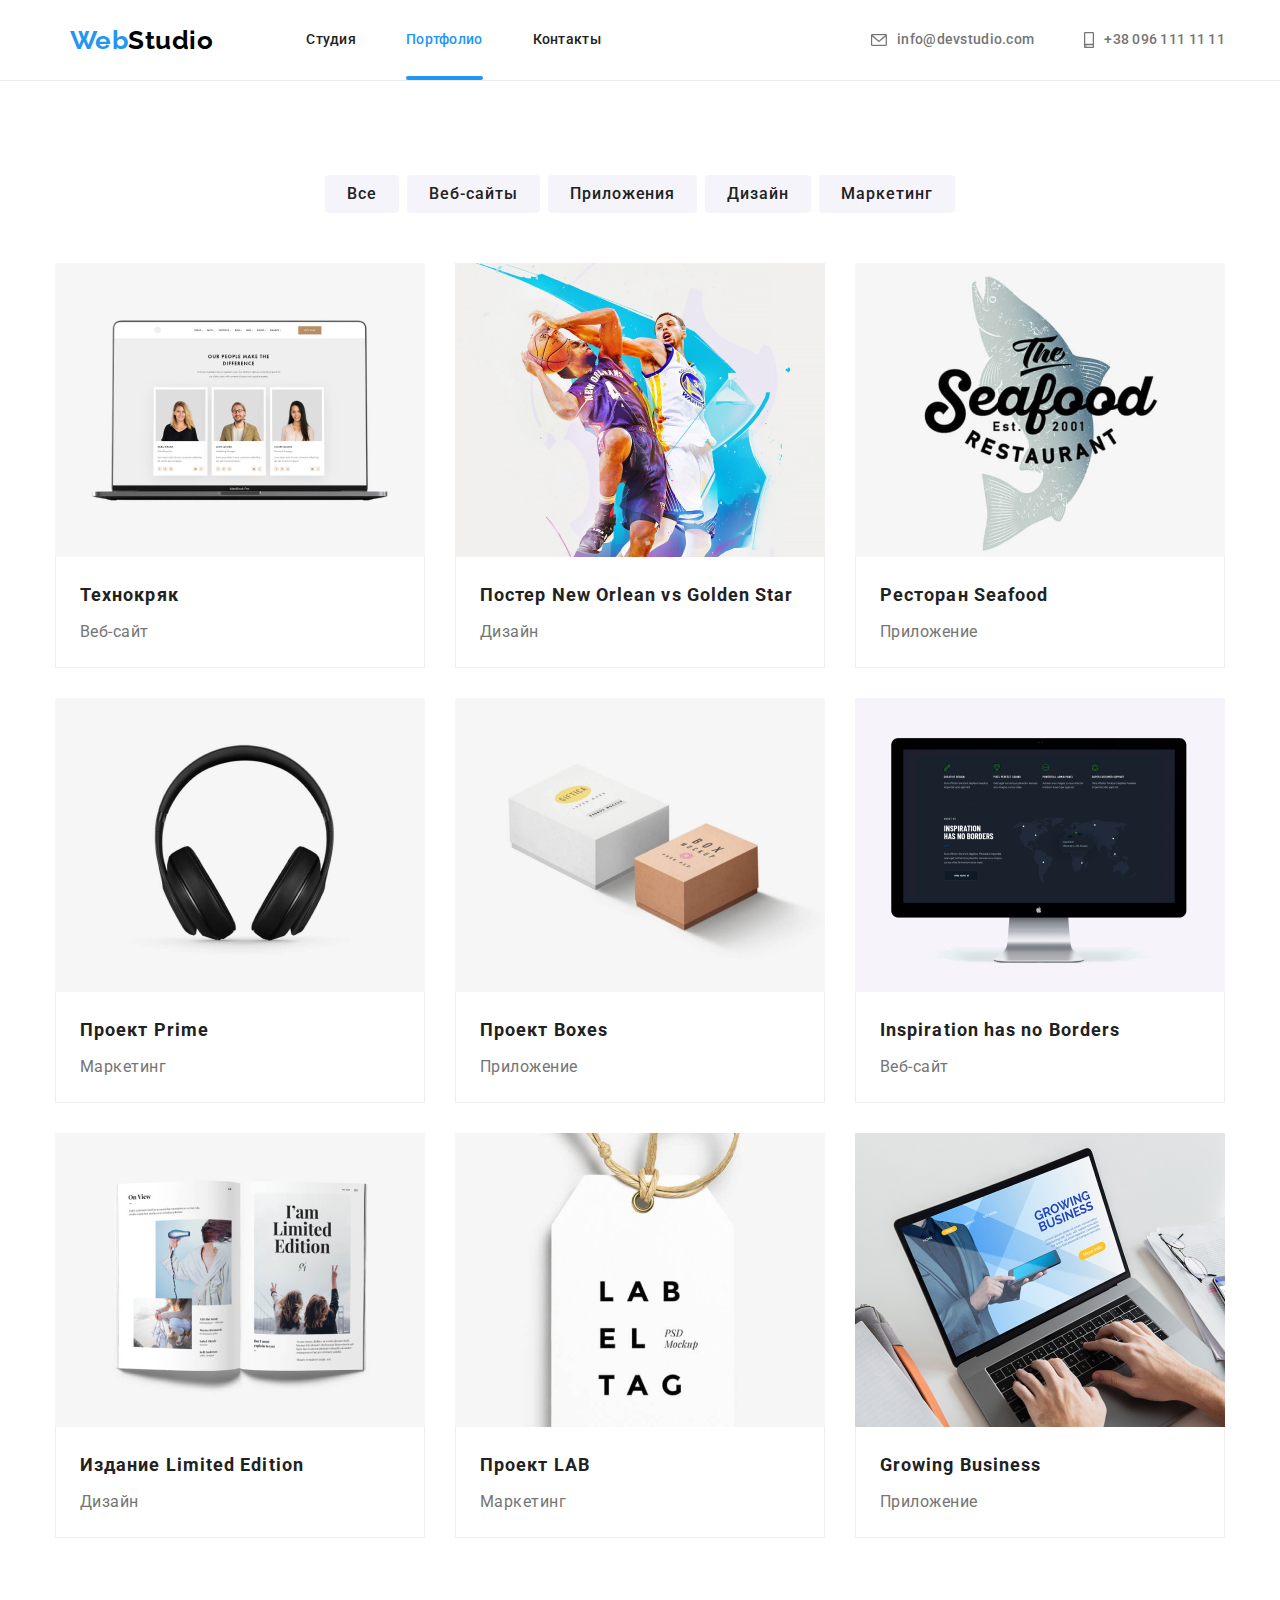
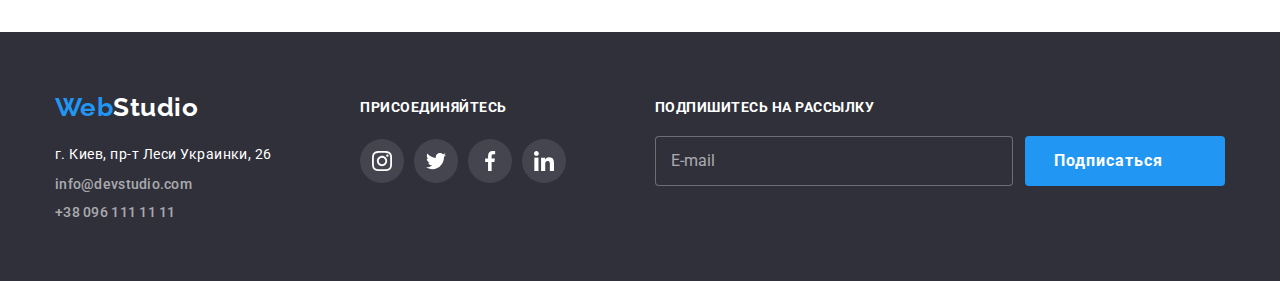
==== portfolio.html @ 2ca80908 "commit 1" ====
<!DOCTYPE html>
<html lang="ru">

<head>
  <meta charset="UTF-8" />
  <meta http-equiv="X-UA-Compatible" content="IE=edge" />
  <meta name="viewport" content="width=device-width, initial-scale=1.0" />
  <title>Portfolio</title>
  <link href="https://fonts.googleapis.com/css2?family=Raleway:wght@700&family=Roboto:wght@400;500;700;900&display=swap"
    rel="stylesheet" />
  <link rel="stylesheet"
    href="https://cdnjs.cloudflare.com/ajax/libs/modern-normalize/1.0.0/modern-normalize.min.css" />
  <link rel="stylesheet" href="./css/styles.css" />
</head>

<body>
  <header>
    <div class="header-line">
      <div class="page-header container">
        <!--main navigation-->
        <nav class="container main-nav">
          <a class="logo" href="./index.html"><span class="logo-first">Web</span><span
              class="logo-second-header">Studio</span></a>
          <ul class="site-nav list">
            <li class="item"><a href="./index.html">Студия</a></li>
            <li class="item"><a class="link current">Портфолио</a></li>
            <li class="item"><a href="">Контакты</a></li>
          </ul>
        </nav>
        <!--contact information-->
        <ul class="container contacts list">
          <li class="contact-info">
            <a class="address-link" href="mailto:info@devstudio.com">
              <svg class="address-icon">
                <use href="./image/photo-icons/sprite.svg#icon-envelope-hover"></use>
              </svg>
              info@devstudio.com</a>
          </li>
          <li class="contact-info">
            <a class="address-link" href="tel:+380961111111">
              <svg class="address-icon-2">
                <use href="./image/photo-icons/sprite.svg#icon-smartphone"></use>
              </svg>
              +38 096 111 11 11</a>
          </li>
        </ul>
      </div>
    </div>
  </header>
  <main>
    <div class="main">
      <!--filter-->
      <section class="section">
        <div class="portfolio container">
          <h2 class="section-title visually-hidden">Фильтр</h2>
          <ul class="filter list">
            <li class="list-title">
              <button type="button" class="button filter">Все</button>
            </li>
            <li class="list-title">
              <button type="button" class="button filter">Веб-сайты</button>
            </li>
            <li class="list-title">
              <button type="button" class="button filter">Приложения</button>
            </li>
            <li class="list-title">
              <button type="button" class="button filter">Дизайн</button>
            </li>
            <li class="list-title">
              <button type="button" class="button filter">Маркетинг</button>
            </li>
          </ul>
          <!--portfolio item-->
          <h2 class="section-title visually-hidden">Портфолио</h2>
          <ul class="portfolio list">
            <li class="portfolio-item">
              <article class="cards-item">
                <div class="article">
                  <a href="" class="cards-link">
                    <div class="cards-img">
                      <img src="./image/portfolio/img1.jpg" alt="фото веб-сайта" width="370" />
                    </div>
                    <div class="box">
                      <h3 class="list-title-portfolio">Технокряк</h3>
                      <p class="portfolio-about">Веб-сайт</p>
                    </div>
                    <div class="portfolio-about-discription">
                      <a href="" class="portfolio-about-link">
                        <p class="portfolio-about-text">
                          Технокряк это современная площадка распространения
                          коронавируса. Компании используют эту платформу для
                          цифрового шпионажа и атак на защищённые сервера
                          конкурентов.
                        </p>
                      </a>
                    </div>
                  </a>
                </div>
              </article>
            </li>
            <li class="portfolio-item">
              <article class="cards-item">
                <div class="article">
                  <a href="" class="cards-link">
                    <div class="cards-img">
                      <img src="./image/portfolio/img2.jpg" alt="два баскетболиста" width="370" />
                    </div>
                    <div class="box">
                      <h3 class="list-title-portfolio">
                        Постер New Orlean vs Golden Star
                      </h3>
                      <p class="portfolio-about">Дизайн</p>
                    </div>
                    <div class="portfolio-about-discription">
                      <a href="" class="portfolio-about-link">
                        <p class="portfolio-about-text">
                          Технокряк это современная площадка распространения
                          коронавируса. Компании используют эту платформу для
                          цифрового шпионажа и атак на защищённые сервера
                          конкурентов.
                        </p>
                      </a>
                    </div>
                  </a>
                </div>
              </article>
            </li>
            <li class="portfolio-item">
              <article class="cards-item">
                <a href="" class="cards-link">
                  <div class="cards-img">
                    <img src="./image/portfolio/img3.jpg" alt="логотип ресторана" width="370" />
                  </div>
                  <div class="box">
                    <h3 class="list-title-portfolio">Ресторан Seafood</h3>
                    <p class="portfolio-about">Приложение</p>
                  </div>
                  <div class="portfolio-about-discription">
                    <a href="" class="portfolio-about-link">
                      <p class="portfolio-about-text">
                        Технокряк это современная площадка распространения
                        коронавируса. Компании используют эту платформу для
                        цифрового шпионажа и атак на защищённые сервера
                        конкурентов.
                      </p>
                    </a>
                  </div>
                </a>
              </article>
            </li>
            <li class="portfolio-item">
              <article class="cards-item">
                <a href="" class="cards-link">
                  <div class="cards-img">
                    <img src="./image/portfolio/img4.jpg" alt="наушники" width="370" />
                  </div>
                  <div class="box">
                    <h3 class="list-title-portfolio">Проект Prime</h3>
                    <p class="portfolio-about">Маркетинг</p>
                  </div>
                  <div class="portfolio-about-discription">
                    <a href="" class="portfolio-about-link">
                      <p class="portfolio-about-text">
                        Технокряк это современная площадка распространения
                        коронавируса. Компании используют эту платформу для
                        цифрового шпионажа и атак на защищённые сервера
                        конкурентов.
                      </p>
                    </a>
                  </div>
                </a>
              </article>
            </li>
            <li class="portfolio-item">
              <article class="cards-item">
                <a href="" class="cards-link">
                  <div class="cards-img">
                    <img src="./image/portfolio/img5.jpg" alt="две коробки" width="370" />
                  </div>
                  <div class="box">
                    <h3 class="list-title-portfolio">Проект Boxes</h3>
                    <p class="portfolio-about">Приложение</p>
                  </div>
                  <div class="portfolio-about-discription">
                    <a href="" class="portfolio-about-link">
                      <p class="portfolio-about-text">
                        Технокряк это современная площадка распространения
                        коронавируса. Компании используют эту платформу для
                        цифрового шпионажа и атак на защищённые сервера
                        конкурентов.
                      </p>
                    </a>
                  </div>
                </a>
              </article>
            </li>
            <li class="portfolio-item">
              <article class="cards-item">
                <a href="" class="cards-link">
                  <div class="cards-img">
                    <img src="./image/portfolio/img6.jpg" alt="монитор" width="370" />
                  </div>
                  <div class="box">
                    <h3 class="list-title-portfolio">
                      Inspiration has no Borders
                    </h3>
                    <p class="portfolio-about">Веб-сайт</p>
                  </div>
                  <div class="portfolio-about-discription">
                    <a href="" class="portfolio-about-link">
                      <p class="portfolio-about-text">
                        Технокряк это современная площадка распространения
                        коронавируса. Компании используют эту платформу для
                        цифрового шпионажа и атак на защищённые сервера
                        конкурентов.
                      </p>
                    </a>
                  </div>
                </a>
              </article>
            </li>
            <li class="portfolio-item">
              <article class="cards-item">
                <a href="" class="cards-link">
                  <div class="cards-img">
                    <img src="./image/portfolio/img7.jpg" alt="рзворот книги" width="370" />
                  </div>
                  <div class="box">
                    <h3 class="list-title-portfolio">
                      Издание Limited Edition
                    </h3>
                    <p class="portfolio-about">Дизайн</p>
                  </div>
                  <div class="portfolio-about-discription">
                    <a href="" class="portfolio-about-link">
                      <p class="portfolio-about-text">
                        Технокряк это современная площадка распространения
                        коронавируса. Компании используют эту платформу для
                        цифрового шпионажа и атак на защищённые сервера
                        конкурентов.
                      </p>
                    </a>
                  </div>
                </a>
              </article>
            </li>
            <li class="portfolio-item">
              <article class="cards-item">
                <a href="" class="cards-link">
                  <div class="cards-img">
                    <img src="./image/portfolio/img8.jpg" alt="лейбл" width="370" />
                  </div>
                  <div class="box">
                    <h3 class="list-title-portfolio">Проект LAB</h3>
                    <p class="portfolio-about">Маркетинг</p>
                  </div>
                  <div class="portfolio-about-discription">
                    <a href="" class="portfolio-about-link">
                      <p class="portfolio-about-text">
                        Технокряк это современная площадка распространения
                        коронавируса. Компании используют эту платформу для
                        цифрового шпионажа и атак на защищённые сервера
                        конкурентов.
                      </p>
                    </a>
                  </div>
                </a>
              </article>
            </li>
            <li class="portfolio-item">
              <article class="cards-item">
                <a href="" class="cards-link">
                  <div class="cards-img">
                    <img src="./image/portfolio/img9.jpg" alt="человек, работающий за ноутбуком" width="370" />
                  </div>
                  <div class="box">
                    <h3 class="list-title-portfolio">Growing Business</h3>
                    <p class="portfolio-about">Приложение</p>
                  </div>
                  <div class="portfolio-about-discription">
                    <a href="" class="portfolio-about-link">
                      <p class="portfolio-about-text">
                        Технокряк это современная площадка распространения
                        коронавируса. Компании используют эту платформу для
                        цифрового шпионажа и атак на защищённые сервера
                        конкурентов.
                      </p>
                    </a>
                  </div>
                </a>
              </article>
            </li>
          </ul>
        </div>
      </section>
    </div>
  </main>
  <footer class="footer">
    <div class="footer-line">
      <div class="footer-address">
        <a class="footer-logo" href="./index.html"><span class="logo-first">Web</span><span
            class="logo-second-footer">Studio</span></a>
        <!--contacts-->
        <address class="address">
          <p class="address-text">г. Киев, пр-т Леси Украинки, 26</p>
          <ul class="list address-item">
            <li class="address-item">
              <a href="mailto:info@devstudio.com">info@devstudio.com</a>
            </li>
            <li class="address-item">
              <a href="tel:+380961111111">+38 096 111 11 11</a>
            </li>
          </ul>
        </address>
      </div>
      <div class="footer-social-icons">
        <h3 class="title-icons">ПРИСОЕДИНЯЙТЕСЬ</h3>
        <ul class="social-icons list">
          <li class="social-icons-item">
            <a href="" class="footer-social-icons-link" target="_blank" rel="noopener noreferrer">
              <svg class="footer-social-icons-svg">
                <use href="./image/photo-icons/sprite.svg#icon-instagram-2"></use>
              </svg>
            </a>
          </li>
          <li class="social-icons-item">
            <a href="" class="footer-social-icons-link" target="_blank" rel="noopener noreferrer">
              <svg class="footer-social-icons-svg">
                <use href="./image/photo-icons/sprite.svg#icon-twitter-1"></use>
              </svg>
            </a>
          </li>
          <li class="social-icons-item">
            <a href="" class="footer-social-icons-link" target="_blank" rel="noopener noreferrer">
              <svg class="footer-social-icons-svg">
                <use href="./image/photo-icons/sprite.svg#icon-facebook-1"></use>
              </svg>
            </a>
          </li>
          <li class="social-icons-item">
            <a href="" class="footer-social-icons-link" target="_blank" rel="noopener noreferrer">
              <svg class="footer-social-icons-svg">
                <use href="./image/photo-icons/sprite.svg#icon-linkedin-1"></use>
              </svg>
            </a>
          </li>
        </ul>
      </div>
      <div class="form-footer">
        <form autocomplete="off">
          <h3 class="form-title-footer">Подпишитесь на рассылку</h3>
          <div class="form-field-footer">
            <label class="label" for="name"></label>
            <input type="text" name="user-name" id="name" placeholder="E-mail" />
            <button class="button-footer" type="submit">
              <span class="button-submit-text">Подписаться</span>
              <span class="button-submit-svg">
                <svg class="button-send-svg" width="24" height="24">
                  <use href="./images/icons/sprite.svg#icon-icon-send"></use>
                </svg>
              </span>
            </button>
          </div>
        </form>
      </div>
    </div>
  </footer>
</body>

</html>
---- css/styles.css ----
:root {
  --title-text-color: #212121;
  --primary-text-color: #757575;
  --accent-color: #2196f3;
  --primary-white-color: #fff;
  --primary-black-color: #000;
  --primary-background-color: #2f303a;
  --secondary-backgound: #f5f4fa;
}
html {
  box-sizing: border-box;
}
*,
*::before,
*::after {
  box-sizing: inherit;
}

body {
  color: var(--primary-text-color);
  font-family: Roboto, sans-serif;
  letter-spacing: 0.03em;
}
.visually-hidden {
  position: absolute !important;
  clip: rect(1px 1px 1px 1px);
  clip: rect(1px 1px 1px 1px);
  padding: 0 !important;
  border: 0 !important;
  height: 1px !important;
  width: 1px !important;
  overflow: hidden;
}
.container {
  width: 1200px;
  padding-left: 15px;
  padding-right: 15px;
  margin-left: auto;
  margin-right: auto;
}
/* Утилит */
.list {
  padding: 0;
  margin: 0;
  list-style: none;
}
/* logo */
.logo {
  display: block;
  font-family: Raleway, cursive;
  font-weight: 700;
  font-size: 26px;
  line-height: 1.19;
  text-decoration: none;
}
.logo-first {
  color: var(--accent-color);
}
.logo-second-header {
  color: var(--primary-black-color);
}
.logo-second-footer {
  color: var(--primary-white-color);
}
/* page header */
.header-line {
  background-color: var(--primary-white-color);
}
.page-header {
  display: flex;
  background-color: var(--primary-white-color);
}

.page-header .container {
  display: flex;
  align-items: center;
  justify-content: flex-end;
}
.main-nav {
  display: flex;
  justify-content: flex-start;
}

/* site nav */
.site-nav {
  display: flex;
  margin-left: 93px;
  margin-right: 33px;
}
.site-nav .item:not(:last-child) {
  margin-right: 50px;
}
.site-nav a {
  display: block;
  padding-top: 32px;
  padding-bottom: 32px;
  color: var(--title-text-color);
  font-style: normal;
  font-weight: 500;
  font-size: 14px;
  line-height: 1.14;
  letter-spacing: 0.02em;
  text-decoration: none;
  transition: color 250ms cubic-bezier(0.4, 0, 0.2, 1);
}
.site-nav a:hover,
.site-nav a:focus {
  color: var(--accent-color);
}
.site-nav.list.address > a {
  margin-bottom: 9px;
}
.site-nav .link.current {
  color: var(--accent-color);
}
.link.current {
  position: relative;
}
.link.current::after {
  content: "";
  position: absolute;
  bottom: 0;
  left: 0;
  display: block;
  width: 100%;
  height: 4px;
  background-color: var(--accent-color);
  border-radius: 2px;
}
.contacts {
  display: flex;
}
.address-link {
  display: flex;
  padding-top: 32px;
  padding-bottom: 32px;
  color: var(--primary-text-color);
  font-weight: 500;
  font-size: 14px;
  line-height: 1.14;
  letter-spacing: 0.02em;
  text-decoration: none;
  align-items: center;
  justify-content: center;
}
.contacts a {
  transition: color 250ms cubic-bezier(0.4, 0, 0.2, 1);
}
.contacts a:hover,
.contacts a:focus {
  color: var(--accent-color);
}
.contact-info:not(:last-child) {
  margin-right: 50px;
}
.address-icon {
  width: 16px;
  height: 12px;
  margin-right: 10px;
  fill: rgba(117, 117, 117, 1);
  stroke: currentColor;
}
.address-icon-2 {
  width: 10px;
  height: 16px;
  margin-right: 10px;
  fill: rgba(117, 117, 117, 1);
  stroke: currentColor;
}
.main {
  border-top: 1px solid rgba(236, 236, 236, 1);
}
/* hero */
.hero-section {
  max-width: 1600px;
  height: 600px;
  margin-right: auto;
  margin-left: auto;
  padding-top: 200px;
  padding-bottom: 200px;
  background-image: linear-gradient(
      to right,
      rgba(47, 48, 58, 0.4),
      rgba(47, 48, 58, 0.4)
    ),
    url(../images/main-page/Img-hero.jpg);
  background-color: var(--primary-background-color);
  background-size: cover;
  text-align: center;
}
.hero-title {
  margin-top: 0;
  margin-bottom: 30px;
  color: var(--primary-white-color);
  font-weight: 900;
  font-size: 44px;
  line-height: 1.36;
  letter-spacing: 0.06em;
  text-transform: uppercase;
}
/* button */
.button {
  border-radius: 4px;
  padding: 10px 32px;
  color: var(--primary-white-color);
  background-color: var(--accent-color);
  font-family: Roboto;
  font-weight: 700;
  font-size: 16px;
  line-height: 1.87;
  letter-spacing: 0.06em;
  cursor: pointer;
  border: none;
}
.button-close-imput {
  position: relative;
}
.button-close {
  position: absolute;
  top: 8px;
  right: 8px;
  display: flex;
  align-items: center;
  justify-content: center;
  box-sizing: border-box;
  border: 1px solid rgba(0, 0, 0, 0.1);
  border-radius: 50%;
  width: 30px;
  height: 30px;
  background-color: var(--primary-white-color);
}
.button-close-svg {
  fill: var(--primary-black-color);
  cursor: pointer;
}
.button-close:hover .button-close-svg,
.button-close:focus .button-close-svg {
  fill: var(--accent-color);
}

.button.primary {
  color: var(--primary-white-color);
  background-color: var(--accent-color);
  border-color: var(--accent-color);
}
.button-footer {
  color: var(--primary-white-color);
  background-color: var(--accent-color);
  border-color: var(--accent-color);
  width: 200px;
  border-radius: 4px;
  padding: 10px 29px;
  font-family: Roboto;
  font-weight: 700;
  font-size: 16px;
  line-height: 1.87;
  letter-spacing: 0.06em;
  cursor: pointer;
  border: none;
}
.button-send-svg {
  fill: var(--primary-white-color);
}
.button-submit-text {
  margin-right: 10px;
}
.button-submit-svg {
  display: flex;
  margin: 0;
  padding-top: auto;
  padding-bottom: auto;
}
.form-field-footer > button {
  display: flex;
}
.button.filter {
  padding: 6px 22px;
  background-color: var(--secondary-backgound);
  color: var(--title-text-color);
  font-weight: 500;
  font-size: 16px;
  line-height: 1.62;
  font-family: Roboto;
  transition: background-color 250ms cubic-bezier(0.4, 0, 0.2, 1);
}
.button.filter:hover,
.button.filter:focus {
  background-color: var(--accent-color);
  color: var(--primary-white-color);
  border-color: var(--accent-color);
  box-shadow: 0px 2px 2px 0px rgba(0, 0, 0, 0.12);
  box-shadow: 0px 1px 2px 0px rgba(0, 0, 0, 0.08);
  box-shadow: 0px 3px 1px 0px rgba(0, 0, 0, 0.1);
}
/* section */
.section {
  padding-top: 94px;
  padding-bottom: 94px;
  justify-content: center;
}
.section-employments {
  padding-top: 0;
  padding-bottom: 94px;
}
.section.team {
  padding-top: 94px;
  padding-bottom: 94px;
  margin-bottom: 0;
  background-color: var(--secondary-backgound);
}
.title {
  margin-top: 0;
  margin-bottom: 10px;
}
.section-title {
  margin-top: 0;
  color: var(--title-text-color);
  font-weight: 700;
  font-size: 36px;
  line-height: 1.17;
  text-align: center;
  margin-bottom: 50px;
}
/* skills */
.skills .title {
  color: var(--title-text-color);
  font-weight: 700;
  font-size: 14px;
  line-height: 1.14;
  text-transform: uppercase;
}
.necessary-skills {
  font-size: 14px;
  line-height: 1.71;
}
.skills {
  display: flex;
}
.skills p {
  margin-top: 0;
  margin-bottom: 0;
}
.skills-item {
  width: 270px;
}
.skills-item:not(:last-child) {
  margin-right: 30px;
}
.skills-item-img {
  display: flex;
  justify-content: center;
  align-items: center;
  width: 270px;
  height: 120px;
  margin-bottom: 30px;
  background-color: var(--secondary-backgound);
  border-radius: 4px;
}
.skills-item-svg {
  color: var(--title-text-color);
}
/* emplouments*/
.employments {
  display: flex;
  justify-content: center;
}
.employments-item:not(:last-child) {
  margin-right: 30px;
  width: 370px;
}
.employments-item {
  display: flex;
  position: relative;
}
.employments-about {
  display: flex;
  justify-content: center;
  align-items: center;
  position: absolute;
  bottom: 0;
  left: 0;
  width: 100%;
  height: 70px;
  background: rgba(47, 48, 58, 0.8);
}
.employments-about-text {
  font-weight: bold;
  font-size: 14px;
  line-height: 1.14;
  text-align: center;
  text-transform: uppercase;
  color: var(--primary-white-color);
}
/* team */
.team-about {
  margin-bottom: 16px;
  font-size: 16px;
  line-height: 1.19;
}
.list-title {
  margin-top: 0;
  color: var(--title-text-color);
  font-weight: 500;
  font-size: 16px;
  line-height: 1.19;
}
.team .list {
  display: flex;
  justify-content: center;
}
.team-item:not(:last-child) {
  margin-right: 30px;
}
.team-item {
  background-color: var(--primary-white-color);
  box-shadow: 0px 4px 4px 0px rgba(0, 0, 0, 0.25);
}
.team-text {
  padding: 30px;
  text-align: center;
}
.social-icons {
  display: inline-flex;
}
.social-icons-item:not(:last-child) {
  margin-right: 10px;
}
.social-icons-link {
  display: flex;
  align-items: center;
  justify-content: center;
  width: 44px;
  height: 44px;
  border-radius: 50%;
  background-color: var(--primary-white-color);
  transition: background-color 250ms cubic-bezier(0.4, 0, 0.2, 1);
}
.social-icons-link:hover .social-icons-svg,
.social-icons-link:focus .social-icons-svg {
  width: 20px;
  height: 20px;
  fill: rgba(255, 255, 255, 1);
  background: rgba(33, 150, 243, 1);
}
.social-icons-link:hover,
.social-icons-link:focus {
  width: 44px;
  height: 44px;
  border-radius: 50%;
  background: rgba(33, 150, 243, 1);
}
.social-icons-link .social-icons-svg {
  transition: transform 250ms cubic-bezier(0.4, 0, 0.2, 1);
}
.social-icons-svg {
  width: 20px;
  height: 20px;
  fill: #afb1b8;
}
/* our clients */
.our-clients {
  display: flex;
  align-items: center;
  justify-content: center;
}
.our-clients-item {
  width: 170px;
  height: 92px;
  border: 1px solid #afb1b8;
  border-radius: 4px;
}
.our-clients-position {
  display: flex;
  justify-content: center;
  align-items: center;
  width: 170px;
  height: 92px;
  transition: transform 250ms cubic-bezier(0.4, 0, 0.2, 1);
}
.our-clients-svg {
  width: 106px;
  height: 60px;
  fill: rgba(175, 177, 184, 1);
  transition: fill 250ms cubic-bezier(0.4, 0, 0.2, 1);
}
.our-clients-item:not(:last-child) {
  margin-right: 30px;
}
.our-clients-position:hover .our-clients-svg,
.our-clients-position:focus .our-clients-svg {
  fill: rgba(33, 150, 243, 1);
}
.our-clients-position:hover {
  border: 1px solid rgba(33, 150, 243, 1);
  border-radius: 4px;
}
/* footer nav */
.footer-logo {
  display: block;
  margin-bottom: 20px;
  font-family: Raleway, cursive;
  font-weight: 700;
  font-size: 26px;
  line-height: 1.19;
  text-decoration: none;
}
.address-text {
  color: var(--primary-white-color);
  font-style: normal;
  margin-top: 20px;
  margin-bottom: 9px;
  font-family: Roboto;
  font-size: 14px;
  line-height: 1.7;
}
.address a {
  padding-top: 0;
  padding-bottom: 0pt;
  margin-left: 0;
  color: rgba(255, 255, 255, 0.6);
  font-style: normal;
  font-weight: 500;
  font-size: 14px;
  line-height: 1.14;
  letter-spacing: 0.02em;
  text-decoration: none;
  transition: color 250ms cubic-bezier(0.4, 0, 0.2, 1);
}
.address-item:not(:last-child) {
  margin-bottom: 9px;
}
.address a:hover,
.address a:focus {
  color: var(--accent-color);
}
.footer {
  background-color: var(--primary-background-color);
}
.footer-line {
  width: 1200px;
  padding-left: 15px;
  padding-right: 15px;
  padding-top: 60px;
  padding-bottom: 60px;
  margin-right: auto;
  margin-left: auto;
  display: flex;
  justify-content: space-between;
}
.title-icons {
  margin-top: 0;
  margin-bottom: 20px;
  padding-top: 8px;
  padding-bottom: 3px;
  font-weight: bold;
  font-size: 14px;
  line-height: 1.14;
  text-transform: uppercase;
  color: var(--primary-white-color);
}
.footer-social-icons-svg {
  width: 20px;
  height: 20px;
  fill: var(--primary-white-color);
}
.footer-social-icons-link {
  display: flex;
  align-items: center;
  justify-content: center;
  width: 44px;
  height: 44px;
  border-radius: 50%;
  background-color: rgba(255, 255, 255, 0.1);
  transition: background-color 250ms cubic-bezier(0.4, 0, 0.2, 1);
}
.footer-social-icons-link .footer-social-icons-svg {
  transition: background-color 250ms cubic-bezier(0.4, 0, 0.2, 1);
}
.footer-social-icons-link:hover .footer-social-icons-svg,
.footer-social-icons-link:focus .footer-social-icons-svg {
  width: 20px;
  height: 20px;
  fill: rgba(255, 255, 255, 1);
  background-color: rgba(33, 150, 243, 1);
}
.footer-social-icons-link:hover,
.footer-social-icons-link:focus {
  width: 44px;
  height: 44px;
  border-radius: 50%;
  background-color: rgba(33, 150, 243, 1);
}
/* portfolio */
.article {
  display: flex;
}
.list-title-portfolio {
  color: var(--title-text-color);
  font-weight: 700;
  font-size: 18px;
  line-height: 2;
  letter-spacing: 0.06em;
}
.portfolio-about {
  font-size: 16px;
  line-height: 1.87;
  color: var(--primary-text-color);
}
.section.portfolio {
  margin-bottom: 94px;
  background-color: #e5e5e5;
}
.filter.list {
  display: flex;
  margin-bottom: 50px;
}
.filter.list .list-title:not(:last-child) {
  margin-right: 8px;
}

.portfolio.list img {
  margin-bottom: 0;
}
.portfolio.list h3 {
  margin-top: 0;
  margin-bottom: 4px;
}
.portfolio.list p {
  margin-top: 0;
  margin-bottom: 0;
}
.portfolio {
  display: flex;
  flex-wrap: wrap;
  justify-content: center;
}
.cards-item {
}
.cards-link {
  display: block;
  text-decoration: none;
}
.cards-link {
}
.cards-img {
  display: flex;
}

.portfolio-item {
  position: relative;
  width: 370px;
  margin-right: 30px;
  margin-bottom: 30px;
}
.portfolio-item:hover,
.portfolio-item:focus {
  box-shadow: 0 4px 4px 0 rgba(0, 0, 0, 0.25);
}
.portfolio-item:nth-child(3n) {
  margin-right: 0;
}
.portfolio-item:nth-last-child(-n + 3) {
  margin-bottom: 0;
}
.box {
  display: block;
  border-bottom: 1px solid rgba(238, 238, 238, 1);
  border-left: 1px solid rgba(238, 238, 238, 1);
  border-right: 1px solid rgba(238, 238, 238, 1);
  box-sizing: border-box;
  padding: 20px 24px;
}
.portfolio-about-discription {
  position: absolute;
  display: flex;
  justify-content: center;
  align-items: center;
  top: 0;
  left: 0;
  width: 100%;
  height: 294px;
  background-color: rgba(33, 150, 243, 0.9);
  transform: translateY(100%);
  opacity: 0;
  transition-property: transform 250ms cubic-bezier(0.4, 0, 0.2, 1);
  transition-duration: 250ms;
}
.portfolio-item:hover .portfolio-about-discription {
  opacity: 1;
  justify-content: center;
  align-items: center;
  transform: translateY(0);
}
.portfolio-item {
  overflow: hidden;
}
.portfolio-about-text {
  width: 322px;
  height: 168px;
  font-size: 18px;
  line-height: 1.56;
  color: var(--primary-white-color);
  text-decoration: none;
}
.portfolio-about-discription a {
  text-decoration: none;
}
/* modal window */
.backdrop {
  position: fixed;
  top: 0;
  left: 0;
  width: 100%;
  height: 100%;
  background-color: rgba(0, 0, 0, 0.2);
  opacity: 1;
  transition: opacity 250ms cubic-bezier(0.4, 0, 0.2, 1);
}
.backdrop.is-hidden {
  opacity: 0;
  pointer-events: none;
}

.backdrop.is-hidden .modal {
  transform: translate(-50%, -50%) scale(0.9);
}
.modal {
  position: absolute;
  top: 50%;
  left: 50%;
  min-width: 528px;
  min-height: 581px;
  background-color: var(--primary-white-color);
  box-shadow: 0px 1px 3px rgba(0, 0, 0, 0.12), 0px 1px 1px rgba(0, 0, 0, 0.14),
    0px 2px 1px rgba(0, 0, 0, 0.2);
  border-radius: 4px;
  transform: translate(-50%, -50%) scale(1);
  transition: transform 250ms cubic-bezier(0.4, 0, 0.2, 1);
}
/* Forms */
.form {
  width: 528px;
  height: 581px;
  padding: 40px;
  margin-left: auto;
  margin-right: auto;
}
.form-footer {
  width: 570px;
  min-height: 86px;
  padding: 0;
  margin-top: 0;
  margin-bottom: 0;
}
.form-information {
  width: 448px;
  margin-left: auto;
  margin-right: auto;
  margin-bottom: 20px;
}
.form-title {
  margin-top: 0;
  margin-bottom: 12px;
  width: 448px;
  font-weight: bold;
  font-size: 20px;
  line-height: 1.15;
  text-align: center;
  color: #212121;
}
.form-title-footer {
  margin-top: 8px;
  margin-bottom: 20px;
  font-weight: bold;
  font-size: 14px;
  line-height: 1.14;
  text-transform: uppercase;
  color: #fff;
}
.form-field {
  display: flex;
  flex-direction: column;
  margin-bottom: 10px;
}
.form-field label {
  margin-bottom: 4px;
  font-size: 12px;
  line-height: 1.17;
  letter-spacing: 0.01em;
  color: #757575;
}
.form-field-confirm {
  display: inline-block;
}
.label-confirm {
  margin-bottom: 0;
  font-size: 14px;
  line-height: 1.71;
  color: #757575;
  margin-left: 35px;
}
.checkbox-link {
  color: var(--accent-color);
  text-decoration-line: underline;
}
.checkbox {
  -webkit-appearance: none;
  -moz-appearance: none;
  appearance: none;
  position: absolute;
}
.label-confirm::before {
  position: absolute;
  top: 0;
  left: 0;
  content: " ";
  display: inline-block;
  width: 16px;
  height: 16px;
  border-radius: 3px;
  margin-right: 7px;
  margin-left: 12px;
  background-image: url(../images/icons/Vector-2.svg);
  color: var(--title-text-color);
  background-repeat: no-repeat;
  background-position: center;
  background-size: contain;
}
.checkbox:checked + .label-confirm::before {
  background-image: url(../images/icons/Checked.svg);
  background-repeat: no-repeat;
  background-position: center;
  background-size: 11px 8px;
  background-color: var(--accent-color);
}
.form-checkbox {
  position: relative;
  margin-bottom: 30px;
}
.form-field input {
  margin: 0;
  padding: 0;
  padding-left: 42px;
  height: 40px;
  border: 1px solid rgba(33, 33, 33, 0.2);
  box-sizing: border-box;
  border-radius: 4px;
  font-size: 16px;
  cursor: pointer;
}
.form-field textarea {
  border: 1px solid rgba(33, 33, 33, 0.2);
  box-sizing: border-box;
  resize: none;
  border-radius: 4px;
  padding: 12px 16px;
  font-size: 16px;
  height: 120px;
  transition: color 250ms cubic-bezier(0.4, 0, 0.2, 1);
}
.textarea:hover,
.textarea:focus {
  border-color: var(--accent-color);
  cursor: pointer;
}
.form-field textarea::placeholder {
  color: rgba(117, 117, 117, 0.5);
  font-size: 14px;
  line-height: 1.14;
  letter-spacing: 0.01em;
}
.form-field {
  position: relative;
}
.form-icon-svg {
  position: absolute;
  top: 50%;
  left: 12px;
  fill: var(--title-text-color);
}
.form-input {
  transition: color 250ms cubic-bezier(0.4, 0, 0.2, 1);
}
.form-input ~ .form-icon-svg,
.form-input ~ .form-icon-svg {
  transition: color 250ms cubic-bezier(0.4, 0, 0.2, 1);
}
.form-input:focus ~ .form-icon-svg,
.form-input:hover ~ .form-icon-svg {
  fill: var(--accent-color);
}
.form-input:focus,
.form-input:hover {
  border: 1px solid var(--accent-color);
}
.button-modal-submit {
  display: flex;
  justify-content: center;
}
.button-modal {
  color: var(--primary-white-color);
  background-color: var(--accent-color);
  border-color: var(--accent-color);
  width: 200px;
  border-radius: 4px;
  padding: 10px 55px;
  font-family: Roboto;
  font-weight: 700;
  font-size: 16px;
  line-height: 1.87;
  letter-spacing: 0.06em;
  cursor: pointer;
  border: none;
}
.form-field-footer {
  display: flex;
  margin-bottom: 10px;
  width: 570px;
}
.form-field-footer input {
  margin: 0;
  margin-right: 12px;
  padding: 15px;
  border: 1px solid rgba(33, 33, 33, 0.2);
  box-sizing: border-box;
  width: 358px;
  height: 50px;
  border-radius: 4px;
  font-size: 16px;
  background-color: #2f303a;
  border: 1px solid rgba(255, 255, 255, 0.3);
}
.form-field-footer input::placeholder {
  color: rgba(255, 255, 255, 0.6);
  font-size: 16px;
  line-height: 1.25;
}
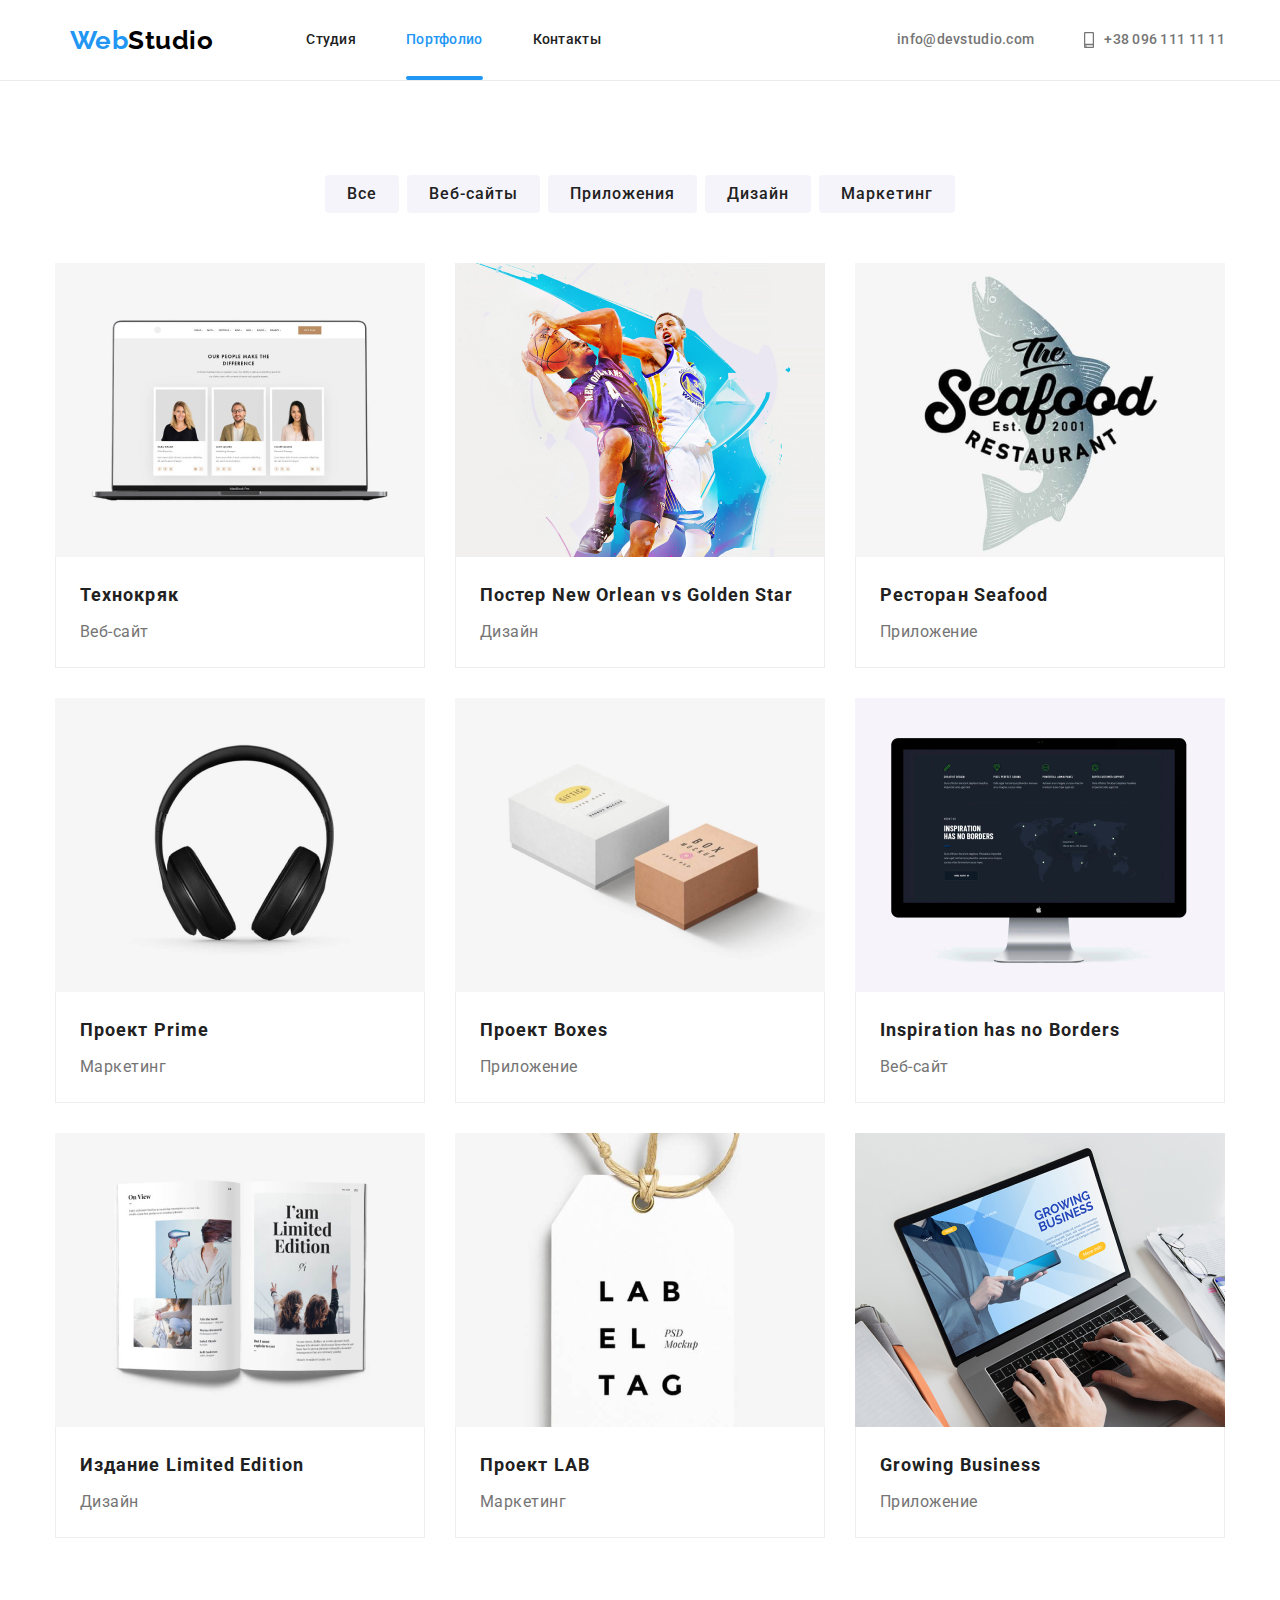
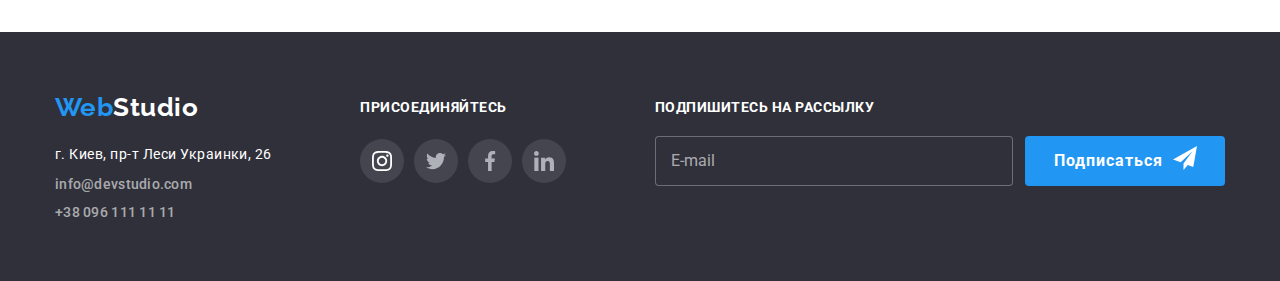
==== commit a90a94c0: "commit" ====
--- a/portfolio.html
+++ b/portfolio.html
@@ -319,28 +319,28 @@
           <li class="social-icons-item">
             <a href="" class="footer-social-icons-link" target="_blank" rel="noopener noreferrer">
               <svg class="footer-social-icons-svg">
-                <use href="./image/photo-icons/sprite.svg#icon-instagram-2"></use>
+                <use href="./image/photo-icons/sprite.svg#icon-instagram"></use>
               </svg>
             </a>
           </li>
           <li class="social-icons-item">
             <a href="" class="footer-social-icons-link" target="_blank" rel="noopener noreferrer">
               <svg class="footer-social-icons-svg">
-                <use href="./image/photo-icons/sprite.svg#icon-twitter-1"></use>
+                <use href="./image/photo-icons/sprite.svg#icon-twitter"></use>
               </svg>
             </a>
           </li>
           <li class="social-icons-item">
             <a href="" class="footer-social-icons-link" target="_blank" rel="noopener noreferrer">
               <svg class="footer-social-icons-svg">
-                <use href="./image/photo-icons/sprite.svg#icon-facebook-1"></use>
+                <use href="./image/photo-icons/sprite.svg#icon-facebook"></use>
               </svg>
             </a>
           </li>
           <li class="social-icons-item">
             <a href="" class="footer-social-icons-link" target="_blank" rel="noopener noreferrer">
               <svg class="footer-social-icons-svg">
-                <use href="./image/photo-icons/sprite.svg#icon-linkedin-1"></use>
+                <use href="./image/photo-icons/sprite.svg#icon-linkedin"></use>
               </svg>
             </a>
           </li>
@@ -356,7 +356,7 @@
               <span class="button-submit-text">Подписаться</span>
               <span class="button-submit-svg">
                 <svg class="button-send-svg" width="24" height="24">
-                  <use href="./images/icons/sprite.svg#icon-icon-send"></use>
+                  <use href="./image/photo-icons/sprite.svg#icon-icon-send"></use>
                 </svg>
               </span>
             </button>
--- a/css/styles.css
+++ b/css/styles.css
@@ -183,7 +183,7 @@
       rgba(47, 48, 58, 0.4),
       rgba(47, 48, 58, 0.4)
     ),
-    url(../images/main-page/Img-hero.jpg);
+    url(../image/studia/Img-01.jpg);
   background-color: var(--primary-background-color);
   background-size: cover;
   text-align: center;
